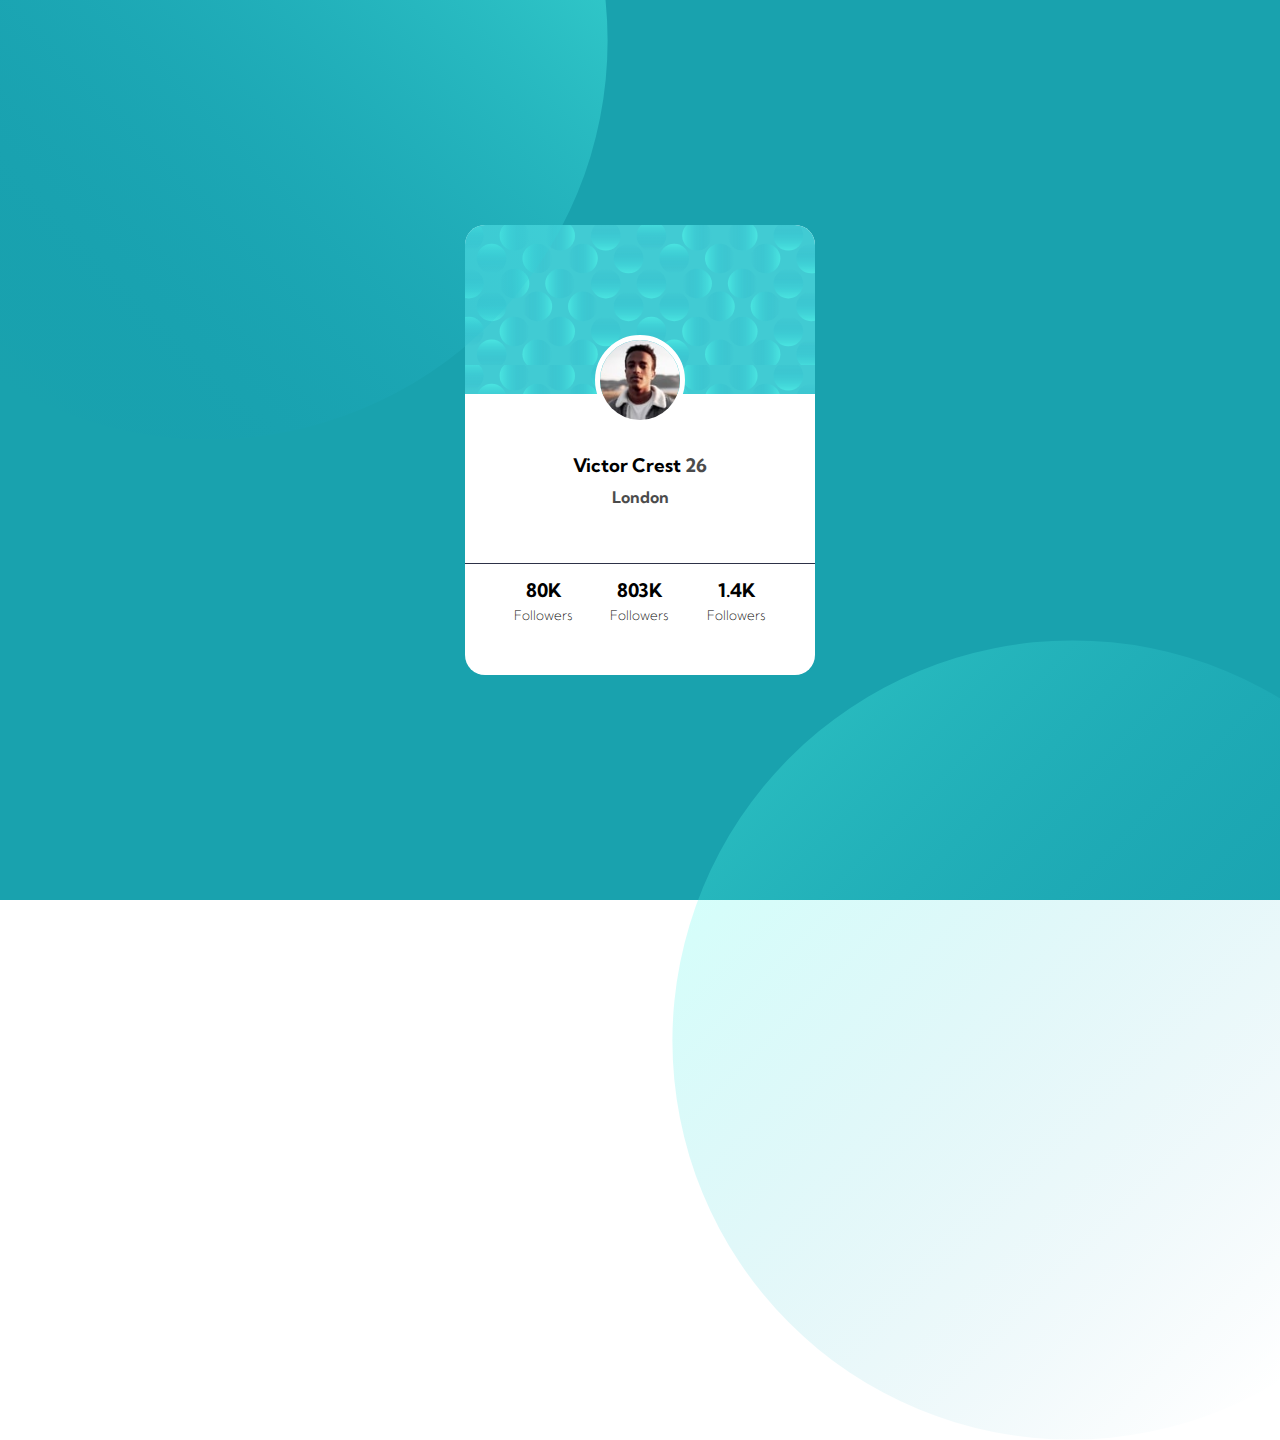
==== 8-profile-card-component/index.html @ 87441752 "8 Profile Card Component" ====
<!DOCTYPE html>
<html lang="en">
<head>
  <meta charset="UTF-8">
  <meta name="viewport" content="width=device-width, initial-scale=1.0"> <!-- displays site properly based on user's device -->
  <link rel="preconnect" href="https://fonts.googleapis.com">
  <link rel="preconnect" href="https://fonts.gstatic.com" crossorigin>
  <link href="https://fonts.googleapis.com/css2?family=Kumbh+Sans&display=swap" rel="stylesheet">
  <link rel="icon" type="image/png" sizes="32x32" href="./images/favicon-32x32.png">
  <title>Frontend Mentor | Profile card component</title>
  <link rel="stylesheet" href="./styles.css">

</head>
<body>
  <div class="top-bg"></div>
  <div class="bottom-bg"></div>
  <div class="main">
    <div class="cart">
      <div class="cart-content">
        <div class="cart-bg"></div>
        <div class="description">
        <img class="avatar" src="./images/image-victor.jpg" alt="">
          <h3>Victor Crest <span class="age">26</span></h3> 
          <h4>London</h4>
      </div>
        <div class="buttom"> 
          <div class="buttom-item">
            <h3>80K</h3>
            <h5>Followers</h5>
          </div>
          <div class="buttom-item">
            <h3>803K</h3>
            <h5>Followers</h5>
          </div>
          <div class="buttom-item">
            <h3>1.4K</h3>
            <h5>Followers</h5>
          </div>
        </div>
      </div>
    </div>
  </div>
</body>
</html>
---- 8-profile-card-component/styles.css ----
*{
    margin: 0;
    padding: 0;
    box-sizing: border-box;
    font-family: 'Kumbh Sans', sans-serif;
}
:root{
    --Darkcyan: hsl(185, 75%, 39%);
    --Verydarkdesaturatedblue: hsl(229, 23%, 23%);
    --Darkgrayishblue: hsl(227, 10%, 46%);
    --Darkgray: hsl(0, 0%, 59%);
}
.main{
    width: 100vw;
    height: 100vh;
    display: flex;
    align-items: center;
    justify-content: center;  
    background-color: var(--Darkcyan);
    position: relative;
    z-index: 0;

}
.top-bg{
    width: 800px;
    height: 800px;
    background-repeat:no-repeat;
    background-position: center;
    background-image:url(./images/bg-pattern-top.svg);
    background-size: contain;
    position: absolute;
    top: -40%;
    left: -15%;
    z-index: 1;
    overflow: hidden;
}
.bottom-bg{
    width: 800px;
    height: 800px;
    background-repeat:no-repeat;
    background-position: center;
    background-image:url(./images/bg-pattern-bottom.svg);
    background-size: contain;
    position: absolute;
    bottom: -60%;
    right: -15%;
    z-index: 1;
    overflow: hidden;
}

.cart{
    height: 50%;
    width: 350px;
    background-color: white;
    border-radius: 20px;
}
.cart-content{
    width: 100%;
    height: 100%;
    display: grid;
    grid-template-columns: 1fr;
    grid-template-rows: 3fr 3fr 2fr;
}
.cart-bg{
    background-image: url(./images/bg-pattern-card.svg);
    border-radius:20px 20px 0 0 ;
}
.description{
    display: flex;
    flex-direction: column;
    align-items: center;
    position: relative;
}
.avatar{
    width: 90px;
    height: 90px;
    border-radius: 50%;
    position: absolute;
    top: -35%;
    border: 5px solid white;
}
.description > h3{
    margin-top: 60px;
}
.description > h4{
    margin-top: 10px;
    opacity: 70%;
}
.age{
    opacity: 70%;
}
.buttom{
    padding: 15px 30px 30px 30px;
    display: flex;
    justify-content: space-around;
    border-top: 1px solid var(--Verydarkdesaturatedblue);
}
.buttom-item > h3{
    font-weight: bolder;
    text-align: center;
}
.buttom-item > h5{
    font-weight: 200;
    margin-top: 5px;
}

@media (max-width : 500px){
    .main{
        width: auto;
        height: autp;
        z-index: 0;
    }
    .top-bg{
        width: 400px;
        height: 400px;
        top: -10%;
        left: -20%;
        z-index: 1;
    }
    .bottom-bg{
        width: 400px;
        height: 400px;
        bottom: -30%;
        right: -40%;
    }
    .cart{
        height: 50%;
        width: 80%;
        background-color: white;
        border-radius: 20px;
    }
    .cart-content{
        width: auto;
        height: auto;
    }
    .avatar{
        width: 80px;
        height: 80px;
        top: -25%;
    }
    .buttom{
        padding: 10px 40px 30px 40px;
        display: flex;
        justify-content: space-around;
        border-top: 1px solid var(--Verydarkdesaturatedblue);
    }
    .buttom-item > h3{
        font-weight: bolder;
        text-align: center;
    }
    .buttom-item > h5{
        font-weight: 200;
        margin-top: 5px;
    }
    
}
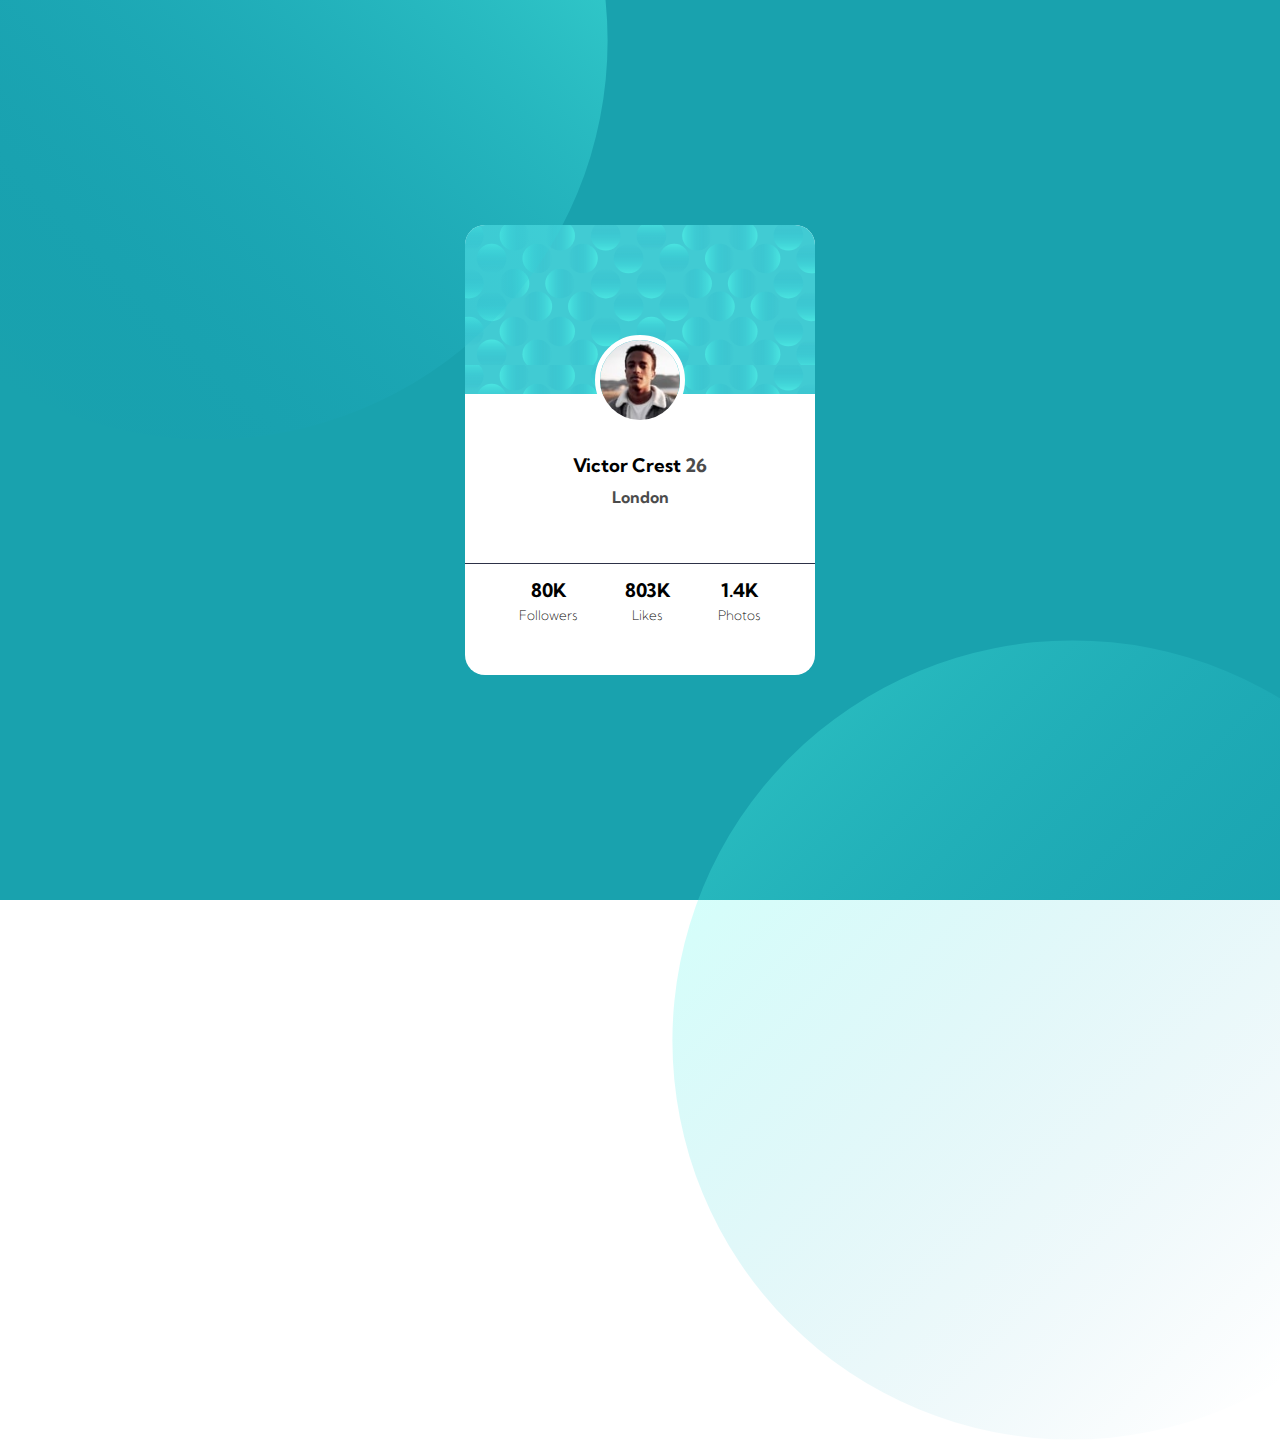
==== commit 091fd31e: "photo resize" ====
--- a/8-profile-card-component/index.html
+++ b/8-profile-card-component/index.html
@@ -30,11 +30,11 @@
           </div>
           <div class="buttom-item">
             <h3>803K</h3>
-            <h5>Followers</h5>
+            <h5>Likes</h5>
           </div>
           <div class="buttom-item">
             <h3>1.4K</h3>
-            <h5>Followers</h5>
+            <h5>Photos</h5>
           </div>
         </div>
       </div>
--- a/8-profile-card-component/styles.css
+++ b/8-profile-card-component/styles.css
@@ -102,6 +102,8 @@
 .buttom-item > h5{
     font-weight: 200;
     margin-top: 5px;
+    text-align: center;
+
 }
 
 @media (max-width : 500px){
